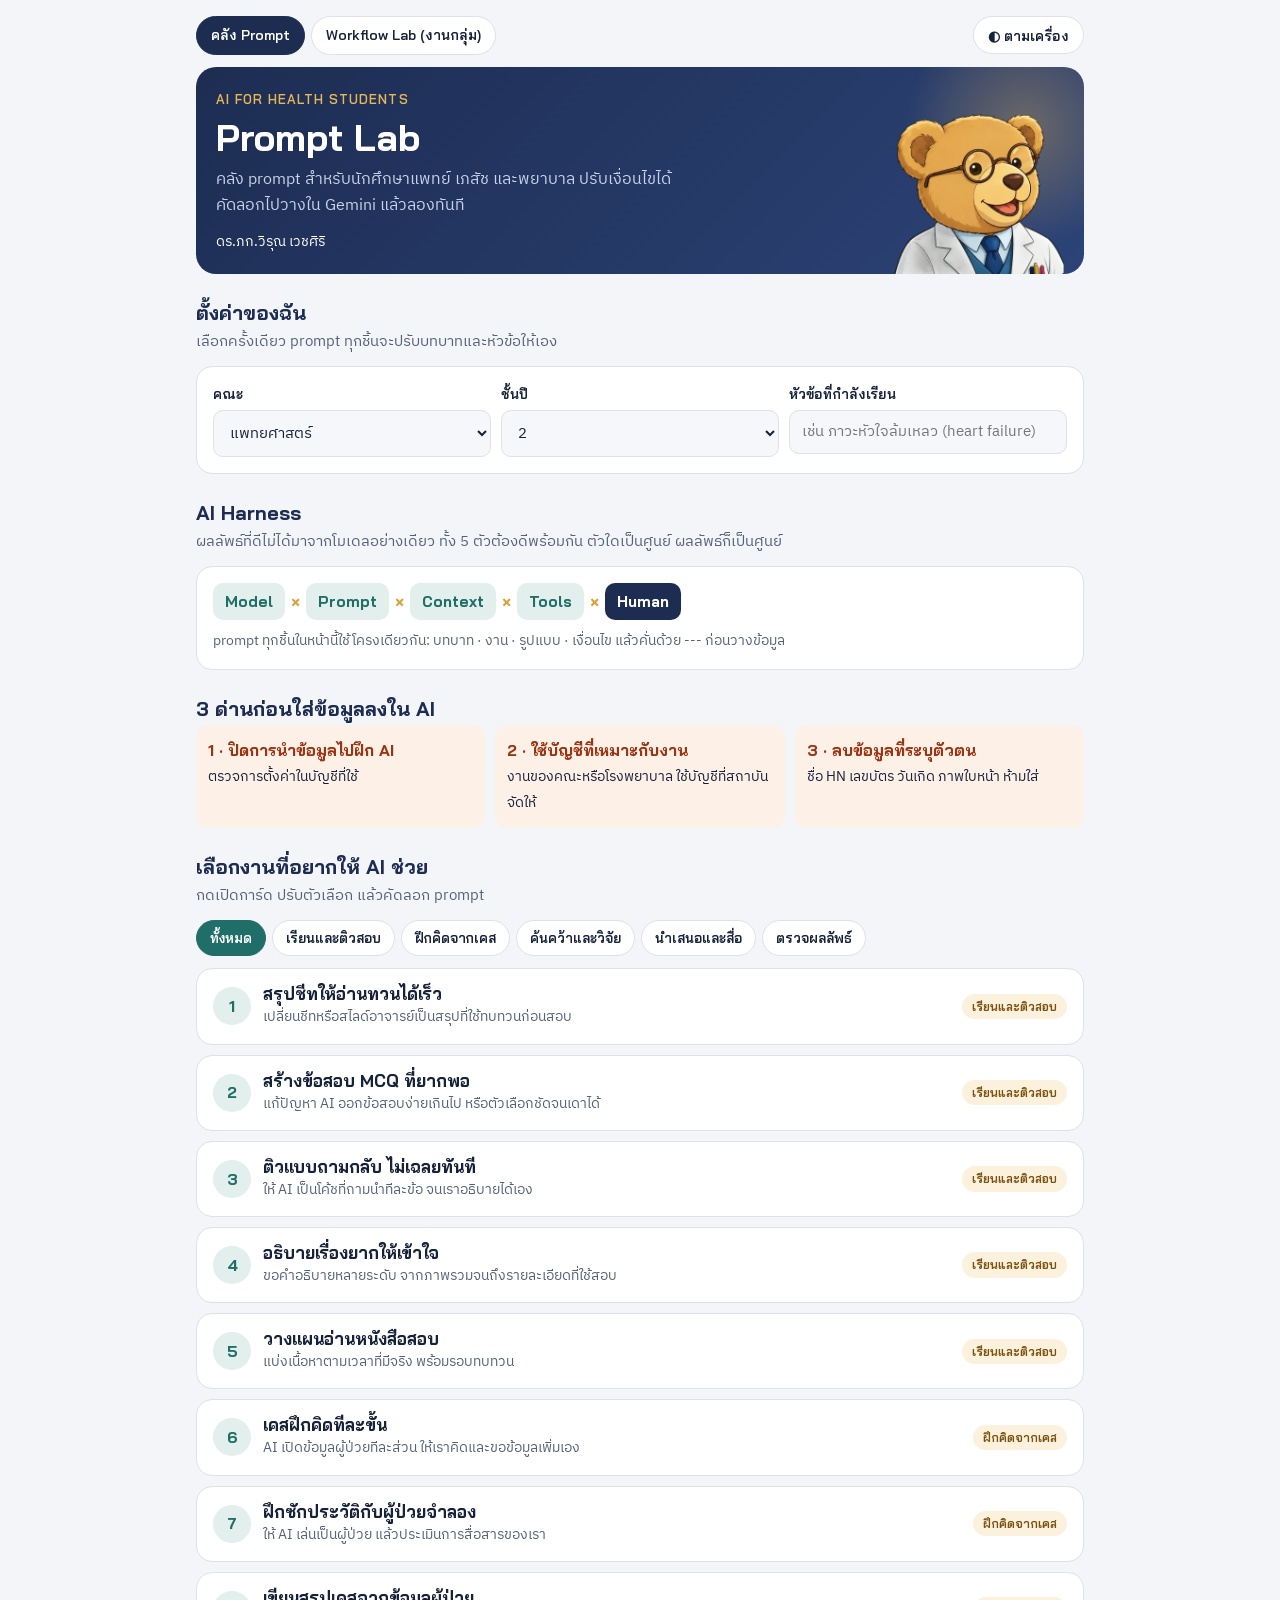
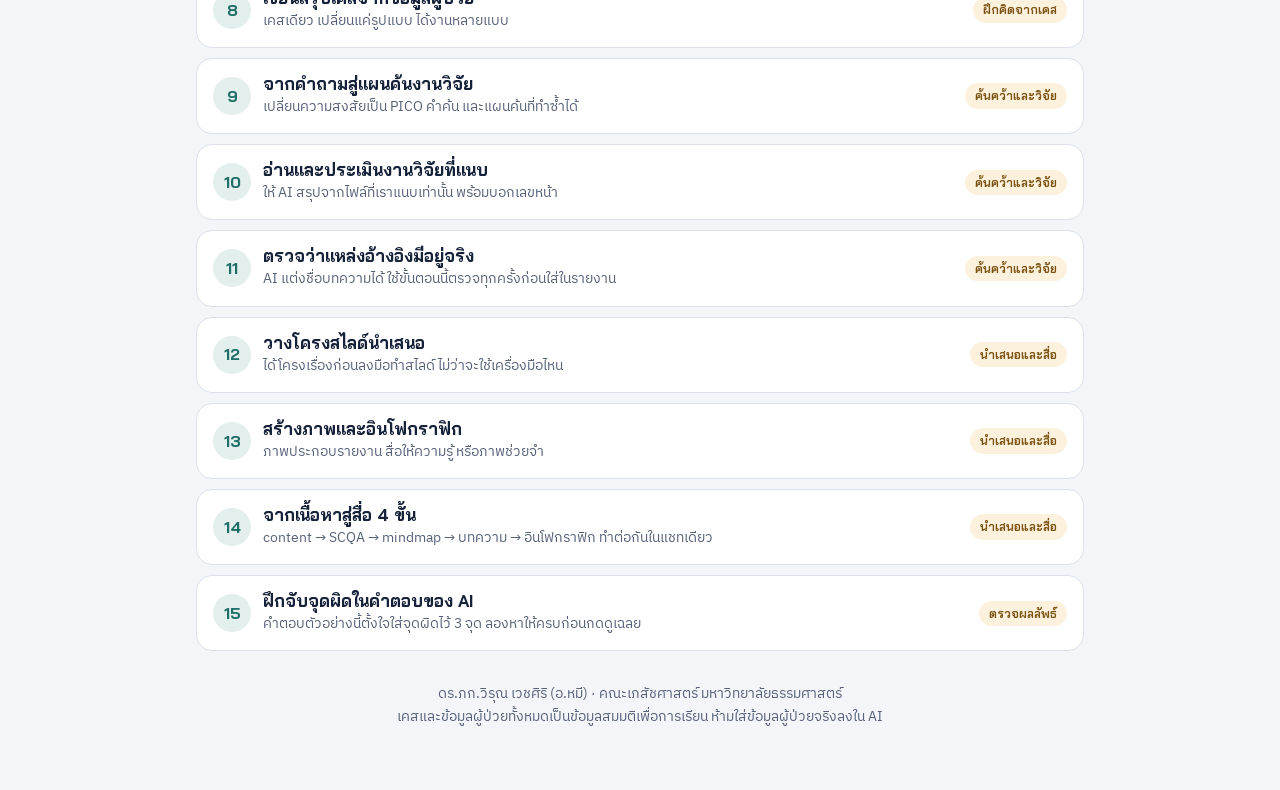
==== index.html @ 70e3dab9 "Add AI for Health Students web app: Prompt Lab and Workflow Lab Co-Authored-By: Claude Fable 5.2 <no" ====
<!doctype html>
<html lang="th">
<head>
<meta charset="utf-8">
<meta name="viewport" content="width=device-width, initial-scale=1, viewport-fit=cover">
<title>AI for Health Students · Prompt Lab</title>
<meta name="description" content="คลัง prompt สำหรับนักศึกษาแพทย์ เภสัช พยาบาล: ติวสอบ ฝึกคิดจากเคส ค้นงานวิจัย ทำสื่อนำเสนอ และฝึกตรวจคำตอบของ AI">
<meta name="author" content="ดร.ภก.วิรุณ เวชศิริ">
<meta name="theme-color" content="#1D2D52">
<link rel="preconnect" href="https://fonts.googleapis.com">
<link rel="preconnect" href="https://fonts.gstatic.com" crossorigin>
<link rel="stylesheet" href="https://fonts.googleapis.com/css2?family=Bai+Jamjuree:wght@500;600;700&family=IBM+Plex+Sans+Thai:wght@400;500;600&family=IBM+Plex+Mono:wght@400;500&display=swap">
<link rel="stylesheet" href="assets/style.css">
<script>try{var t=localStorage.getItem('amds-theme');if(t&&t!=='auto')document.documentElement.setAttribute('data-theme',t)}catch(e){}</script>
</head>
<body>
<div class="wrap">
<div class="top">
  <nav class="nav" aria-label="หน้า"><a href="index.html" class="on">คลัง Prompt</a><a href="workshop.html">Workflow Lab (งานกลุ่ม)</a></nav>
  <button class="tbtn" id="theme" type="button" aria-label="สลับโหมดสี">◐ ตามเครื่อง</button>
</div>
<header class="hero">
  <div class="txt">
    <div class="eyebrow">AI FOR HEALTH STUDENTS</div>
    <h1>Prompt Lab</h1>
    <p>คลัง prompt สำหรับนักศึกษาแพทย์ เภสัช และพยาบาล ปรับเงื่อนไขได้ คัดลอกไปวางใน Gemini แล้วลองทันที</p>
    <div class="by">ดร.ภก.วิรุณ เวชศิริ</div>
  </div>
  <img src="assets/mascot.webp" alt="อ.หมี มาสคอตของผู้สอน" width="176" height="166">
</header>
<section class="section">
  <h2>ตั้งค่าของฉัน</h2>
  <p class="lead">เลือกครั้งเดียว prompt ทุกชิ้นจะปรับบทบาทและหัวข้อให้เอง</p>
  <div class="box grid3">
    <div><label class="fl" for="g-fac">คณะ</label><select id="g-fac"><option value="med">แพทยศาสตร์</option><option value="pharm">เภสัชศาสตร์</option><option value="nurse">พยาบาลศาสตร์</option><option value="other">สาขาสุขภาพอื่น</option></select></div>
    <div><label class="fl" for="g-year">ชั้นปี</label><select id="g-year"><option>1</option><option>2</option><option>3</option><option>4</option><option>5</option><option>6</option></select></div>
    <div><label class="fl" for="g-topic">หัวข้อที่กำลังเรียน</label><input class="in" id="g-topic" type="text" autocomplete="off"></div>
  </div>
</section>
<section class="section">
  <h2>AI Harness</h2>
  <p class="lead">ผลลัพธ์ที่ดีไม่ได้มาจากโมเดลอย่างเดียว ทั้ง 5 ตัวต้องดีพร้อมกัน ตัวใดเป็นศูนย์ ผลลัพธ์ก็เป็นศูนย์</p>
  <div class="box"><div class="eq"><span>Model</span><i>×</i><span>Prompt</span><i>×</i><span>Context</span><i>×</i><span>Tools</span><i>×</i><span class="hu">Human</span></div>
  <p class="hint" style="margin-top:10px">prompt ทุกชิ้นในหน้านี้ใช้โครงเดียวกัน: บทบาท · งาน · รูปแบบ · เงื่อนไข แล้วคั่นด้วย --- ก่อนวางข้อมูล</p></div>
</section>
<section class="section">
  <h2>3 ด่านก่อนใส่ข้อมูลลงใน AI</h2>
  <div class="gates">
    <div class="gate"><b>1 · ปิดการนำข้อมูลไปฝึก AI</b><span>ตรวจการตั้งค่าในบัญชีที่ใช้</span></div>
    <div class="gate"><b>2 · ใช้บัญชีที่เหมาะกับงาน</b><span>งานของคณะหรือโรงพยาบาล ใช้บัญชีที่สถาบันจัดให้</span></div>
    <div class="gate"><b>3 · ลบข้อมูลที่ระบุตัวตน</b><span>ชื่อ HN เลขบัตร วันเกิด ภาพใบหน้า ห้ามใส่</span></div>
  </div>
</section>
<section class="section">
  <h2>เลือกงานที่อยากให้ AI ช่วย</h2>
  <p class="lead">กดเปิดการ์ด ปรับตัวเลือก แล้วคัดลอก prompt</p>
  <div class="filters" id="filters"></div>
  <div id="list"></div>
</section>
<p class="credit">ดร.ภก.วิรุณ เวชศิริ (อ.หมี) · คณะเภสัชศาสตร์ มหาวิทยาลัยธรรมศาสตร์<br>เคสและข้อมูลผู้ป่วยทั้งหมดเป็นข้อมูลสมมติเพื่อการเรียน ห้ามใส่ข้อมูลผู้ป่วยจริงลงใน AI</p>
</div>
<div class="toast" id="toast" role="status" aria-live="polite"></div>
<script src="assets/common.js"></script>
<script src="assets/cases.js"></script>
<script>
let cat='all';const vals={};
function fv(u){const o={};(u.fields||[]).forEach(f=>{const k=u.id+'.'+f.id;o[f.id]=vals[k]!==undefined?vals[k]:(f.opts?f.opts[0]:(f.def||''))});return o}
function fieldHtml(u,f){const id='f-'+u.id+'-'+f.id,cur=fv(u)[f.id];let c;
 if(f.opts)c='<select id="'+id+'" data-u="'+u.id+'" data-f="'+f.id+'">'+f.opts.map(o=>'<option'+(o===cur?' selected':'')+'>'+esc(o)+'</option>').join('')+'</select>';
 else if(f.type==='area')c='<textarea id="'+id+'" data-u="'+u.id+'" data-f="'+f.id+'">'+esc(cur)+'</textarea>';
 else c='<input class="in" type="text" id="'+id+'" data-u="'+u.id+'" data-f="'+f.id+'" value="'+esc(cur)+'">';
 return '<div'+(f.full?' class="full"':'')+'><label class="fl" for="'+id+'">'+esc(f.label)+'</label>'+c+'</div>'}
function pvHtml(u){const r=u.build(fv(u),G());const arr=Array.isArray(r)?r:[{t:'',p:r}];
 return arr.map((s,i)=>(s.t?'<p class="hd">'+esc(s.t)+'</p>':'')+'<pre class="pv" tabindex="0">'+esc(s.p)+'</pre><div class="actions"><button class="copy" type="button" data-copy="'+u.id+'" data-i="'+i+'">คัดลอก prompt</button>'+(i===0?'<a class="copy alt" href="https://gemini.google.com/app" target="_blank" rel="noopener">เปิด Gemini</a>':'')+'</div>').join('')}
function spotHtml(){return '<p class="hint">'+esc(SPOT.q)+'</p><pre class="pv" id="spot-t" style="font-family:var(--body);font-size:.95rem">'+SPOT.parts.map(p=>p[1]?'<span data-e="'+p[1]+'">'+esc(p[0])+'</span>':esc(p[0])).join('')+'</pre><div class="actions"><button class="copy" type="button" id="spot-b">ดูเฉลย</button></div><div class="verify" id="spot-k" hidden><p class="hd">เฉลย 3 จุด</p><ul>'+SPOT.key.map(k=>'<li>'+esc(k)+'</li>').join('')+'</ul></div><div class="r2"><p class="hd">ข้อคิด</p><p style="font-family:var(--body);font-size:.92rem">คำตอบที่ผิดของ AI อ่านลื่นและมั่นใจเท่ากับคำตอบที่ถูก จึงต้องตรวจตัวเลข ชื่อยา และแหล่งอ้างอิงกับต้นทางทุกครั้ง</p></div>'}
function render(){const L=$('#list');const open=new Set($$('details.uc[open]').map(d=>d.dataset.id));
 L.innerHTML=UC.filter(u=>cat==='all'||u.cat===cat).map(u=>{const n=UC.indexOf(u)+1,cn=CATS.find(c=>c[0]===u.cat)[1];
  const body=u.special==='spot'?spotHtml():'<div class="opts">'+u.fields.map(f=>fieldHtml(u,f)).join('')+'</div><div class="pvwrap" id="pv-'+u.id+'" style="display:grid;gap:8px">'+pvHtml(u)+'</div><div class="verify"><p class="hd">ตรวจก่อนใช้</p><ul>'+u.verify.map(x=>'<li>'+esc(x)+'</li>').join('')+'</ul></div><div class="r2"><p class="hd">สั่งรอบสอง</p><p>'+esc(u.r2)+'</p><button class="copy alt" type="button" data-r2="'+u.id+'">คัดลอกคำสั่งรอบสอง</button></div>';
  return '<details class="uc" data-id="'+u.id+'"'+(open.has(u.id)?' open':'')+'><summary><span class="num">'+n+'</span><span><h3>'+esc(u.title)+'</h3><p class="sub">'+esc(u.sub)+'</p></span><span class="cat">'+esc(cn)+'</span></summary><div class="ucb">'+body+'</div></details>'}).join('')}
function refresh(){UC.forEach(u=>{const el=$('#pv-'+u.id);if(el)el.innerHTML=pvHtml(u)})}
$('#filters').innerHTML=CATS.map(c=>'<button class="chip'+(c[0]==='all'?' on':'')+'" type="button" data-cat="'+c[0]+'">'+c[1]+'</button>').join('');
$('#filters').addEventListener('click',e=>{const b=e.target.closest('.chip');if(!b)return;cat=b.dataset.cat;$$('.chip').forEach(x=>x.classList.toggle('on',x===b));render()});
$('#list').addEventListener('input',e=>{const t=e.target;if(!t.dataset.u)return;vals[t.dataset.u+'.'+t.dataset.f]=t.value;const u=UC.find(x=>x.id===t.dataset.u);$('#pv-'+u.id).innerHTML=pvHtml(u)});
$('#list').addEventListener('click',e=>{const t=e.target;
 if(t.dataset.copy){const u=UC.find(x=>x.id===t.dataset.copy);const r=u.build(fv(u),G());copyText(Array.isArray(r)?r[+t.dataset.i].p:r)}
 else if(t.dataset.r2){copyText(UC.find(x=>x.id===t.dataset.r2).r2)}
 else if(t.id==='spot-b'){$('#spot-k').hidden=false;$$('#spot-t [data-e]').forEach(s=>s.classList.add('err'));t.disabled=true}});
initTheme();initSetup(refresh);render();
</script>
</body>
</html>
---- assets/style.css ----
:root{
  --paper:#F3F5F9; --card:#FFFFFF; --ink:#16223A; --muted:#566178; --line:#DCE1EA;
  --navy:#1D2D52; --navy-ink:#FFFFFF; --honey:#D9A13B; --honey-soft:#FBF1DC; --honey-ink:#7A5110;
  --accent:#1F6F68; --accent-ink:#FFFFFF; --soft:#E2EFEC;
  --r:#3B4CC0; --t:#1F6F68; --f:#A85A0C; --x:#6B4FA0; --warn:#9A3412; --warn-bg:#FDF0E7;
  --hero-a:#1D2D52; --hero-b:#2C4377; --hero-fg:#FFFFFF; --hero-muted:#C9D3EA;
  --code-bg:#F6F7FA; --tag-ai:#E4E8F7; --tag-ai-ink:#2A3A8C; --tag-hu:#FBE7E0; --tag-hu-ink:#8A2E12; --tag-dr:#E2EFEC; --tag-dr-ink:#14524D;
  --display:'Bai Jamjuree','IBM Plex Sans Thai',Tahoma,sans-serif;
  --body:'IBM Plex Sans Thai',Tahoma,'Noto Sans Thai',sans-serif;
  --mono:'IBM Plex Mono','IBM Plex Sans Thai',Consolas,monospace;
}
@media (prefers-color-scheme: dark){:root:not([data-theme="light"]){
  --paper:#0F1522; --card:#172033; --ink:#E7EBF3; --muted:#9BA6BD; --line:#2A3550;
  --navy:#AFC2F0; --navy-ink:#0F1522; --honey:#E8B75A; --honey-soft:#2B2414; --honey-ink:#F1CD86;
  --accent:#4CC2B3; --accent-ink:#06201C; --soft:#173430;
  --r:#9DA8FF; --t:#5CCFBC; --f:#F0A65A; --x:#C3A8F0; --warn:#F7A27A; --warn-bg:#2E1F17;
  --hero-a:#16233F; --hero-b:#1F3260; --hero-fg:#FFFFFF; --hero-muted:#B9C5E2;
  --code-bg:#111A2B; --tag-ai:#1E2A55; --tag-ai-ink:#B7C2FF; --tag-hu:#3A2018; --tag-hu-ink:#F7B59A; --tag-dr:#173430; --tag-dr-ink:#7FDCCD; color-scheme:dark}}
:root[data-theme="dark"]{
  --paper:#0F1522; --card:#172033; --ink:#E7EBF3; --muted:#9BA6BD; --line:#2A3550;
  --navy:#AFC2F0; --navy-ink:#0F1522; --honey:#E8B75A; --honey-soft:#2B2414; --honey-ink:#F1CD86;
  --accent:#4CC2B3; --accent-ink:#06201C; --soft:#173430;
  --r:#9DA8FF; --t:#5CCFBC; --f:#F0A65A; --x:#C3A8F0; --warn:#F7A27A; --warn-bg:#2E1F17;
  --hero-a:#16233F; --hero-b:#1F3260; --hero-fg:#FFFFFF; --hero-muted:#B9C5E2;
  --code-bg:#111A2B; --tag-ai:#1E2A55; --tag-ai-ink:#B7C2FF; --tag-hu:#3A2018; --tag-hu-ink:#F7B59A; --tag-dr:#173430; --tag-dr-ink:#7FDCCD; color-scheme:dark}
*{box-sizing:border-box}
[hidden]{display:none!important}
html{scroll-behavior:smooth;-webkit-text-size-adjust:100%}
@media (prefers-reduced-motion:reduce){html{scroll-behavior:auto}}
body{margin:0;background:var(--paper);color:var(--ink);font-family:var(--body);font-size:16px;line-height:1.65}
.wrap{max-width:860px;margin:0 auto;padding-left:max(16px,env(safe-area-inset-left,0px));padding-right:max(16px,env(safe-area-inset-right,0px));padding-block:16px 48px}
h1,h2,h3,h4{font-family:var(--display);text-wrap:balance;line-height:1.25}
a{color:var(--accent)}
:focus-visible{outline:3px solid var(--honey);outline-offset:2px}

.wrap{max-width:920px}
.top{display:flex;gap:8px;align-items:center;justify-content:space-between;margin-bottom:12px;flex-wrap:wrap}
.nav{display:flex;gap:6px;flex-wrap:wrap}
.nav a,.tbtn{font-family:var(--display);font-weight:600;font-size:.86rem;text-decoration:none;border:1px solid var(--line);background:var(--card);color:var(--ink);border-radius:999px;padding:7px 14px;cursor:pointer;min-height:38px;display:inline-flex;align-items:center;gap:6px}
.nav a.on{background:var(--navy);color:var(--navy-ink);border-color:var(--navy)}
.hero{position:relative;overflow:hidden;border-radius:20px;color:var(--hero-fg);background:linear-gradient(135deg,var(--hero-a),var(--hero-b));padding:22px 20px 0;display:grid;grid-template-columns:1fr auto;gap:4px 12px;align-items:end}
.hero::before{content:"";position:absolute;right:-60px;top:-60px;width:240px;height:240px;border-radius:50%;background:radial-gradient(circle,rgba(232,183,90,.35),rgba(232,183,90,0) 70%)}
.hero .txt{position:relative;padding-bottom:20px;min-width:0}
.eyebrow{font-family:var(--display);font-weight:600;font-size:.8rem;letter-spacing:.08em;color:#E8B75A}
.hero h1{font-weight:700;font-size:clamp(1.6rem,5.4vw,2.3rem);margin:.25rem 0 .45rem}
.hero p{margin:0;color:var(--hero-muted);font-size:.98rem;max-width:46ch}
.hero .by{margin-top:12px;font-size:.88rem;color:var(--hero-fg)}
.hero img{position:relative;width:clamp(110px,26vw,170px);height:auto;display:block;align-self:end}
.section{margin-top:26px}
.section>h2{font-size:1.25rem;margin:0 0 4px;color:var(--navy)}
.lead{margin:0 0 12px;color:var(--muted);font-size:.95rem}
.box{background:var(--card);border:1px solid var(--line);border-radius:16px;padding:16px}
.grid3{display:grid;grid-template-columns:repeat(3,minmax(0,1fr));gap:10px}
.grid2{display:grid;grid-template-columns:repeat(2,minmax(0,1fr));gap:10px}
@media (max-width:640px){.grid3,.grid2{grid-template-columns:1fr}}
label.fl{display:block;font-family:var(--display);font-weight:600;font-size:.86rem;margin-bottom:4px}
select,input.in,textarea{width:100%;font:inherit;font-size:.93rem;color:var(--ink);background:var(--code-bg);border:1px solid var(--line);border-radius:10px;padding:9px 12px;min-height:42px}
textarea{min-height:84px;resize:vertical;line-height:1.55}
.eq{display:flex;flex-wrap:wrap;gap:6px;align-items:center;font-family:var(--display);font-weight:700}
.eq span{background:var(--soft);color:var(--accent);border-radius:10px;padding:6px 12px;font-size:.95rem}
.eq span.hu{background:var(--navy);color:var(--navy-ink)}
.eq i{font-style:normal;color:var(--honey);font-size:1.1rem}
.gates{display:grid;grid-template-columns:repeat(3,minmax(0,1fr));gap:10px}
@media (max-width:640px){.gates{grid-template-columns:1fr}}
.gate{background:var(--warn-bg);border-radius:12px;padding:12px}
.gate b{font-family:var(--display);color:var(--warn);display:block}
.gate span{font-size:.88rem}
.filters{display:flex;gap:6px;flex-wrap:wrap;margin-bottom:12px}
.chip{font-family:var(--display);font-weight:600;font-size:.84rem;border:1px solid var(--line);background:var(--card);color:var(--ink);border-radius:999px;padding:6px 13px;cursor:pointer;min-height:36px}
.chip.on{background:var(--accent);color:var(--accent-ink);border-color:var(--accent)}
details.uc{background:var(--card);border:1px solid var(--line);border-radius:16px;margin-bottom:10px;overflow:hidden}
details.uc>summary{list-style:none;cursor:pointer;padding:14px 16px;display:grid;grid-template-columns:auto 1fr auto;gap:12px;align-items:center}
details.uc>summary::-webkit-details-marker{display:none}
.num{font-family:var(--display);font-weight:700;width:38px;height:38px;border-radius:50%;background:var(--soft);color:var(--accent);display:grid;place-items:center}
.uc h3{margin:0;font-size:1.05rem}
.uc .sub{margin:2px 0 0;color:var(--muted);font-size:.88rem}
.cat{font-family:var(--display);font-weight:600;font-size:.74rem;background:var(--honey-soft);color:var(--honey-ink);border-radius:999px;padding:3px 10px;white-space:nowrap}
.ucb{padding:0 16px 16px;display:grid;gap:12px}
.opts{display:grid;grid-template-columns:repeat(2,minmax(0,1fr));gap:10px}
@media (max-width:640px){.opts{grid-template-columns:1fr}}
.opts .full{grid-column:1/-1}
pre.pv{margin:0;background:var(--code-bg);border:1px solid var(--line);border-radius:10px;padding:12px;font-family:var(--mono);font-size:.82rem;line-height:1.6;white-space:pre-wrap;overflow-wrap:anywhere;max-height:420px;overflow-y:auto}
.actions{display:flex;gap:8px;flex-wrap:wrap}
button.copy,a.copy{font-family:var(--display);font-weight:600;font-size:.9rem;border:0;background:var(--accent);color:var(--accent-ink);border-radius:10px;padding:9px 16px;cursor:pointer;min-height:42px;text-decoration:none;display:inline-flex;align-items:center}
button.copy.alt,a.copy.alt{background:transparent;color:var(--accent);border:1px solid var(--accent)}
.hd{font-family:var(--display);font-weight:600;font-size:.9rem;margin:0 0 4px}
.verify{background:var(--warn-bg);border-radius:12px;padding:12px 14px}
.verify .hd{color:var(--warn)}
.verify ul{margin:0;padding-left:18px;font-size:.9rem}
.r2{background:var(--soft);border-radius:12px;padding:12px 14px}
.r2 .hd{color:var(--accent)}
.r2 p{margin:0 0 8px;font-family:var(--mono);font-size:.82rem;white-space:pre-wrap}
.step{border:1px solid var(--line);border-radius:12px;padding:12px;display:grid;gap:8px}
.step .sh{display:flex;gap:8px;align-items:center;flex-wrap:wrap}
.step .sn{font-family:var(--display);font-weight:700;background:var(--navy);color:var(--navy-ink);border-radius:8px;padding:2px 10px;font-size:.85rem}
.step b{font-family:var(--display)}
.tag{font-family:var(--display);font-weight:600;font-size:.72rem;border-radius:999px;padding:2px 9px}
.tag.ai{background:var(--tag-ai);color:var(--tag-ai-ink)}.tag.hu{background:var(--tag-hu);color:var(--tag-hu-ink)}.tag.dr{background:var(--tag-dr);color:var(--tag-dr-ink)}
.hint{color:var(--muted);font-size:.88rem;margin:0}
.q{margin:0;padding-left:18px;font-size:.92rem}
.howto{counter-reset:h;display:grid;grid-template-columns:repeat(4,minmax(0,1fr));gap:10px}
@media (max-width:720px){.howto{grid-template-columns:repeat(2,minmax(0,1fr))}}
.howto div{background:var(--card);border:1px solid var(--line);border-radius:12px;padding:12px;font-size:.9rem}
.howto div::before{counter-increment:h;content:counter(h);font-family:var(--display);font-weight:700;color:var(--honey);font-size:1.3rem;display:block}
.err{background:var(--honey-soft);border-radius:4px;padding:0 3px}
.credit{margin-top:32px;text-align:center;color:var(--muted);font-size:.85rem}
.toast{position:fixed;left:50%;bottom:22px;transform:translateX(-50%);background:var(--navy);color:var(--navy-ink);font-family:var(--display);font-weight:600;padding:10px 18px;border-radius:999px;opacity:0;pointer-events:none;transition:opacity .2s;z-index:9}
.toast.show{opacity:1}
@media (max-width:560px){details.uc>summary{grid-template-columns:auto 1fr}details.uc>summary .cat{display:none}}
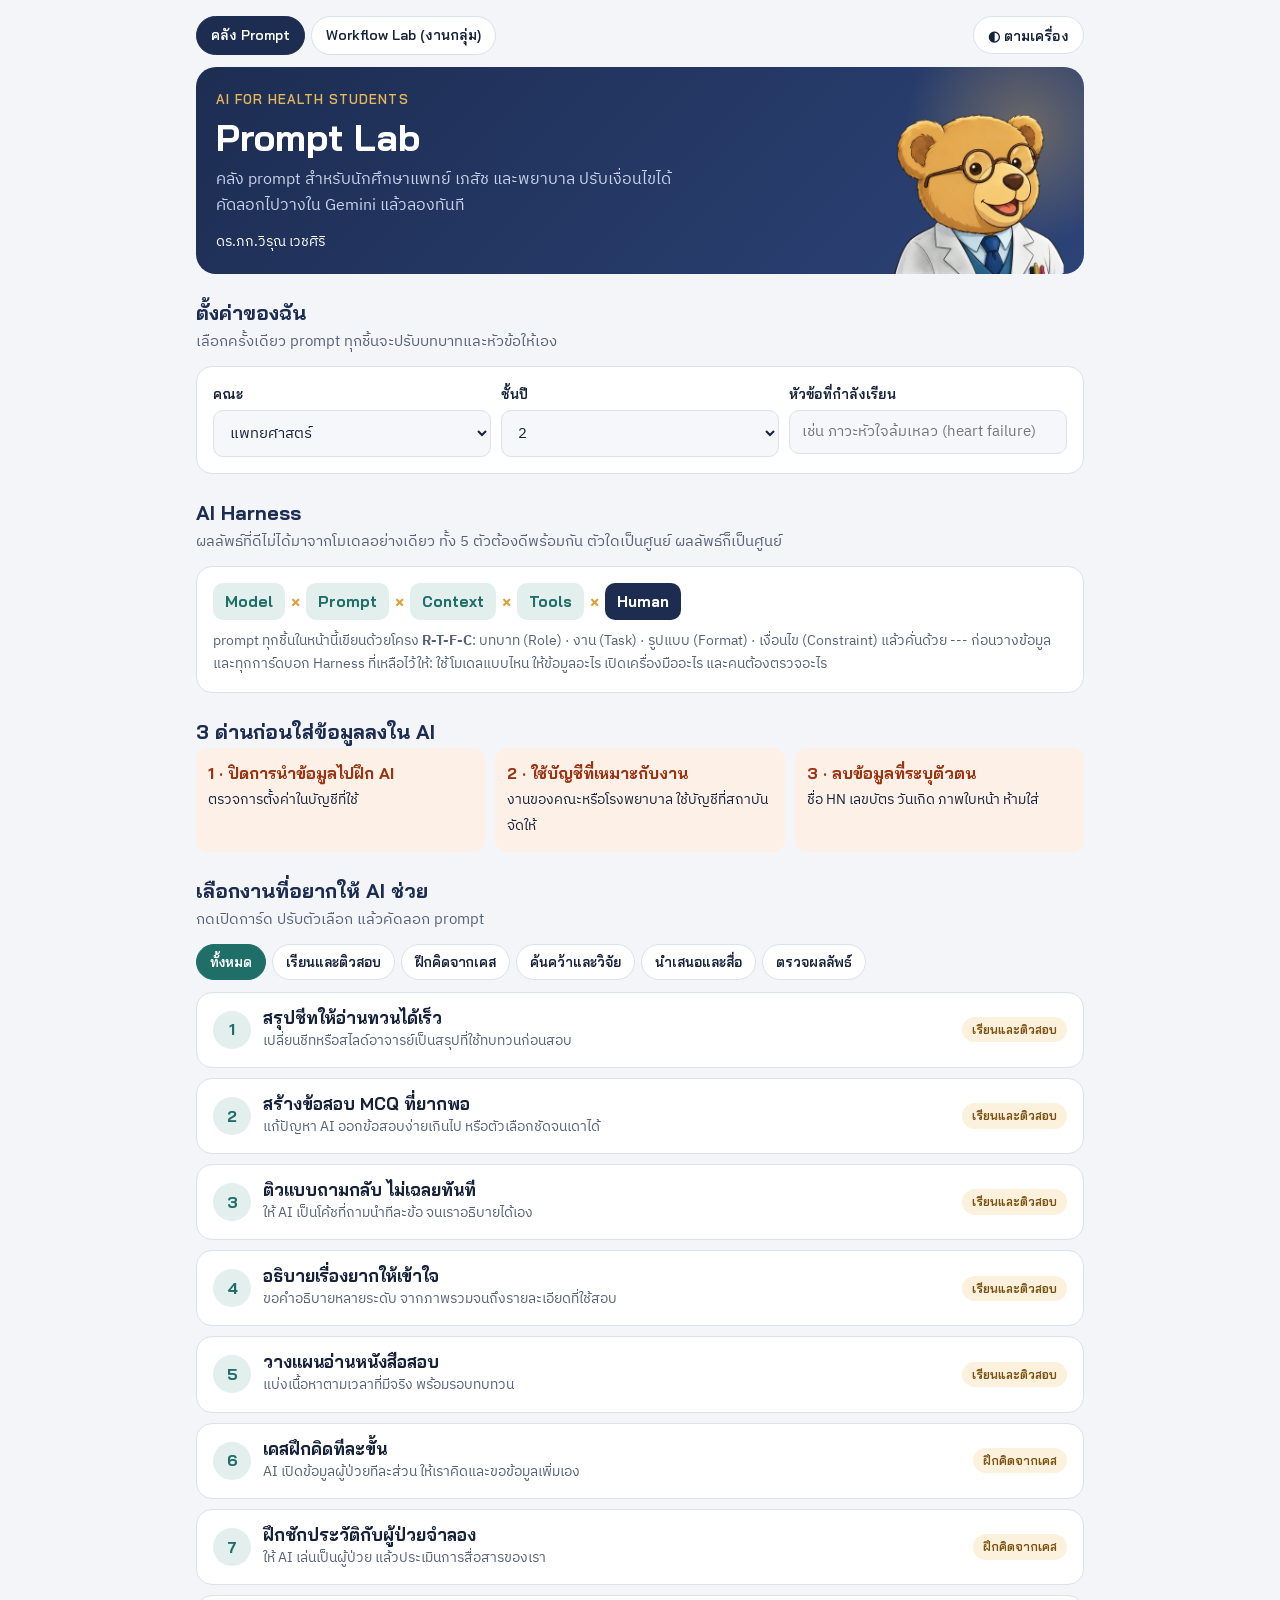
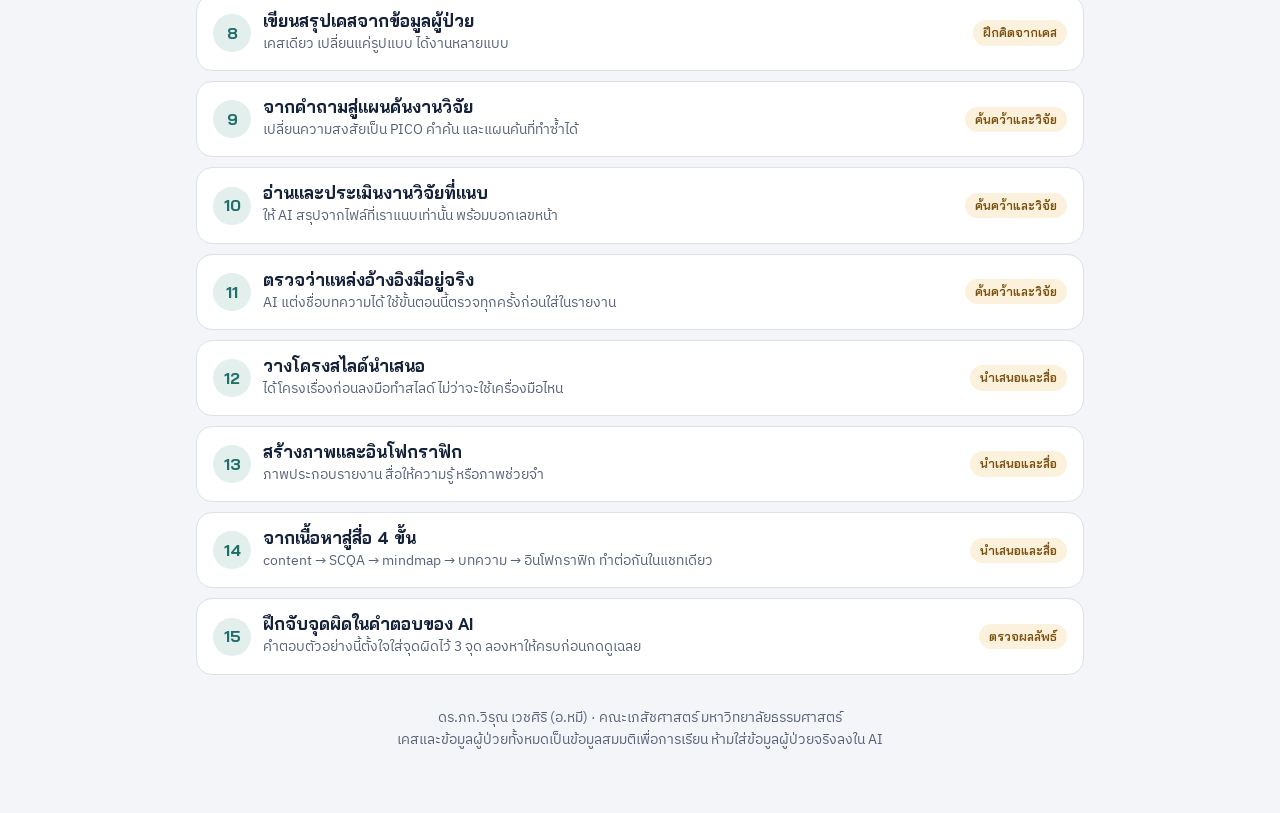
==== commit dd431636: "Use R-T-F-C in every prompt and show the AI Harness on every step and card Co-Authored-By: Claude Fa" ====
--- a/index.html
+++ b/index.html
@@ -41,7 +41,7 @@
   <h2>AI Harness</h2>
   <p class="lead">ผลลัพธ์ที่ดีไม่ได้มาจากโมเดลอย่างเดียว ทั้ง 5 ตัวต้องดีพร้อมกัน ตัวใดเป็นศูนย์ ผลลัพธ์ก็เป็นศูนย์</p>
   <div class="box"><div class="eq"><span>Model</span><i>×</i><span>Prompt</span><i>×</i><span>Context</span><i>×</i><span>Tools</span><i>×</i><span class="hu">Human</span></div>
-  <p class="hint" style="margin-top:10px">prompt ทุกชิ้นในหน้านี้ใช้โครงเดียวกัน: บทบาท · งาน · รูปแบบ · เงื่อนไข แล้วคั่นด้วย --- ก่อนวางข้อมูล</p></div>
+  <p class="hint" style="margin-top:10px">prompt ทุกชิ้นในหน้านี้เขียนด้วยโครง <b>R-T-F-C</b>: บทบาท (Role) · งาน (Task) · รูปแบบ (Format) · เงื่อนไข (Constraint) แล้วคั่นด้วย --- ก่อนวางข้อมูล และทุกการ์ดบอก Harness ที่เหลือไว้ให้: ใช้โมเดลแบบไหน ให้ข้อมูลอะไร เปิดเครื่องมืออะไร และคนต้องตรวจอะไร</p></div>
 </section>
 <section class="section">
   <h2>3 ด่านก่อนใส่ข้อมูลลงใน AI</h2>
@@ -75,7 +75,7 @@
 function spotHtml(){return '<p class="hint">'+esc(SPOT.q)+'</p><pre class="pv" id="spot-t" style="font-family:var(--body);font-size:.95rem">'+SPOT.parts.map(p=>p[1]?'<span data-e="'+p[1]+'">'+esc(p[0])+'</span>':esc(p[0])).join('')+'</pre><div class="actions"><button class="copy" type="button" id="spot-b">ดูเฉลย</button></div><div class="verify" id="spot-k" hidden><p class="hd">เฉลย 3 จุด</p><ul>'+SPOT.key.map(k=>'<li>'+esc(k)+'</li>').join('')+'</ul></div><div class="r2"><p class="hd">ข้อคิด</p><p style="font-family:var(--body);font-size:.92rem">คำตอบที่ผิดของ AI อ่านลื่นและมั่นใจเท่ากับคำตอบที่ถูก จึงต้องตรวจตัวเลข ชื่อยา และแหล่งอ้างอิงกับต้นทางทุกครั้ง</p></div>'}
 function render(){const L=$('#list');const open=new Set($$('details.uc[open]').map(d=>d.dataset.id));
  L.innerHTML=UC.filter(u=>cat==='all'||u.cat===cat).map(u=>{const n=UC.indexOf(u)+1,cn=CATS.find(c=>c[0]===u.cat)[1];
-  const body=u.special==='spot'?spotHtml():'<div class="opts">'+u.fields.map(f=>fieldHtml(u,f)).join('')+'</div><div class="pvwrap" id="pv-'+u.id+'" style="display:grid;gap:8px">'+pvHtml(u)+'</div><div class="verify"><p class="hd">ตรวจก่อนใช้</p><ul>'+u.verify.map(x=>'<li>'+esc(x)+'</li>').join('')+'</ul></div><div class="r2"><p class="hd">สั่งรอบสอง</p><p>'+esc(u.r2)+'</p><button class="copy alt" type="button" data-r2="'+u.id+'">คัดลอกคำสั่งรอบสอง</button></div>';
+  const body=u.special==='spot'?spotHtml():'<div class="hz"><span class="hzp">Prompt: R-T-F-C</span>'+['Model','Context','Tools'].map((n,i)=>HZ[u.id][i]==='-'?'':'<span><b>'+n+'</b> '+esc(HZ[u.id][i])+'</span>').join('')+'<span><b>Human</b> ดูกล่อง “ตรวจก่อนใช้”</span></div><div class="opts">'+u.fields.map(f=>fieldHtml(u,f)).join('')+'</div><div class="pvwrap" id="pv-'+u.id+'" style="display:grid;gap:8px">'+pvHtml(u)+'</div><div class="verify"><p class="hd">ตรวจก่อนใช้</p><ul>'+u.verify.map(x=>'<li>'+esc(x)+'</li>').join('')+'</ul></div><div class="r2"><p class="hd">สั่งรอบสอง</p><p>'+esc(u.r2)+'</p><button class="copy alt" type="button" data-r2="'+u.id+'">คัดลอกคำสั่งรอบสอง</button></div>';
   return '<details class="uc" data-id="'+u.id+'"'+(open.has(u.id)?' open':'')+'><summary><span class="num">'+n+'</span><span><h3>'+esc(u.title)+'</h3><p class="sub">'+esc(u.sub)+'</p></span><span class="cat">'+esc(cn)+'</span></summary><div class="ucb">'+body+'</div></details>'}).join('')}
 function refresh(){UC.forEach(u=>{const el=$('#pv-'+u.id);if(el)el.innerHTML=pvHtml(u)})}
 $('#filters').innerHTML=CATS.map(c=>'<button class="chip'+(c[0]==='all'?' on':'')+'" type="button" data-cat="'+c[0]+'">'+c[1]+'</button>').join('');
--- a/assets/style.css
+++ b/assets/style.css
@@ -107,3 +107,6 @@
 .toast{position:fixed;left:50%;bottom:22px;transform:translateX(-50%);background:var(--navy);color:var(--navy-ink);font-family:var(--display);font-weight:600;padding:10px 18px;border-radius:999px;opacity:0;pointer-events:none;transition:opacity .2s;z-index:9}
 .toast.show{opacity:1}
 @media (max-width:560px){details.uc>summary{grid-template-columns:auto 1fr}details.uc>summary .cat{display:none}}
+.stars{display:flex;align-items:center;gap:2px;flex-wrap:wrap}.stars .fl{margin:0 8px 0 0;font-family:var(--display);font-weight:600;font-size:.86rem}
+button.st{font-size:1.5rem;line-height:1;background:none;border:0;color:var(--line);cursor:pointer;padding:4px 3px;min-width:34px;min-height:38px}button.st.on{color:var(--honey)}
+.hz{display:flex;flex-wrap:wrap;gap:6px;font-size:.8rem}.hz span{background:var(--code-bg);border:1px solid var(--line);border-radius:8px;padding:3px 9px}.hz b{font-family:var(--display);color:var(--accent);margin-right:4px}.hz .hzp{background:var(--soft);color:var(--accent);font-family:var(--display);font-weight:600;border-color:transparent}
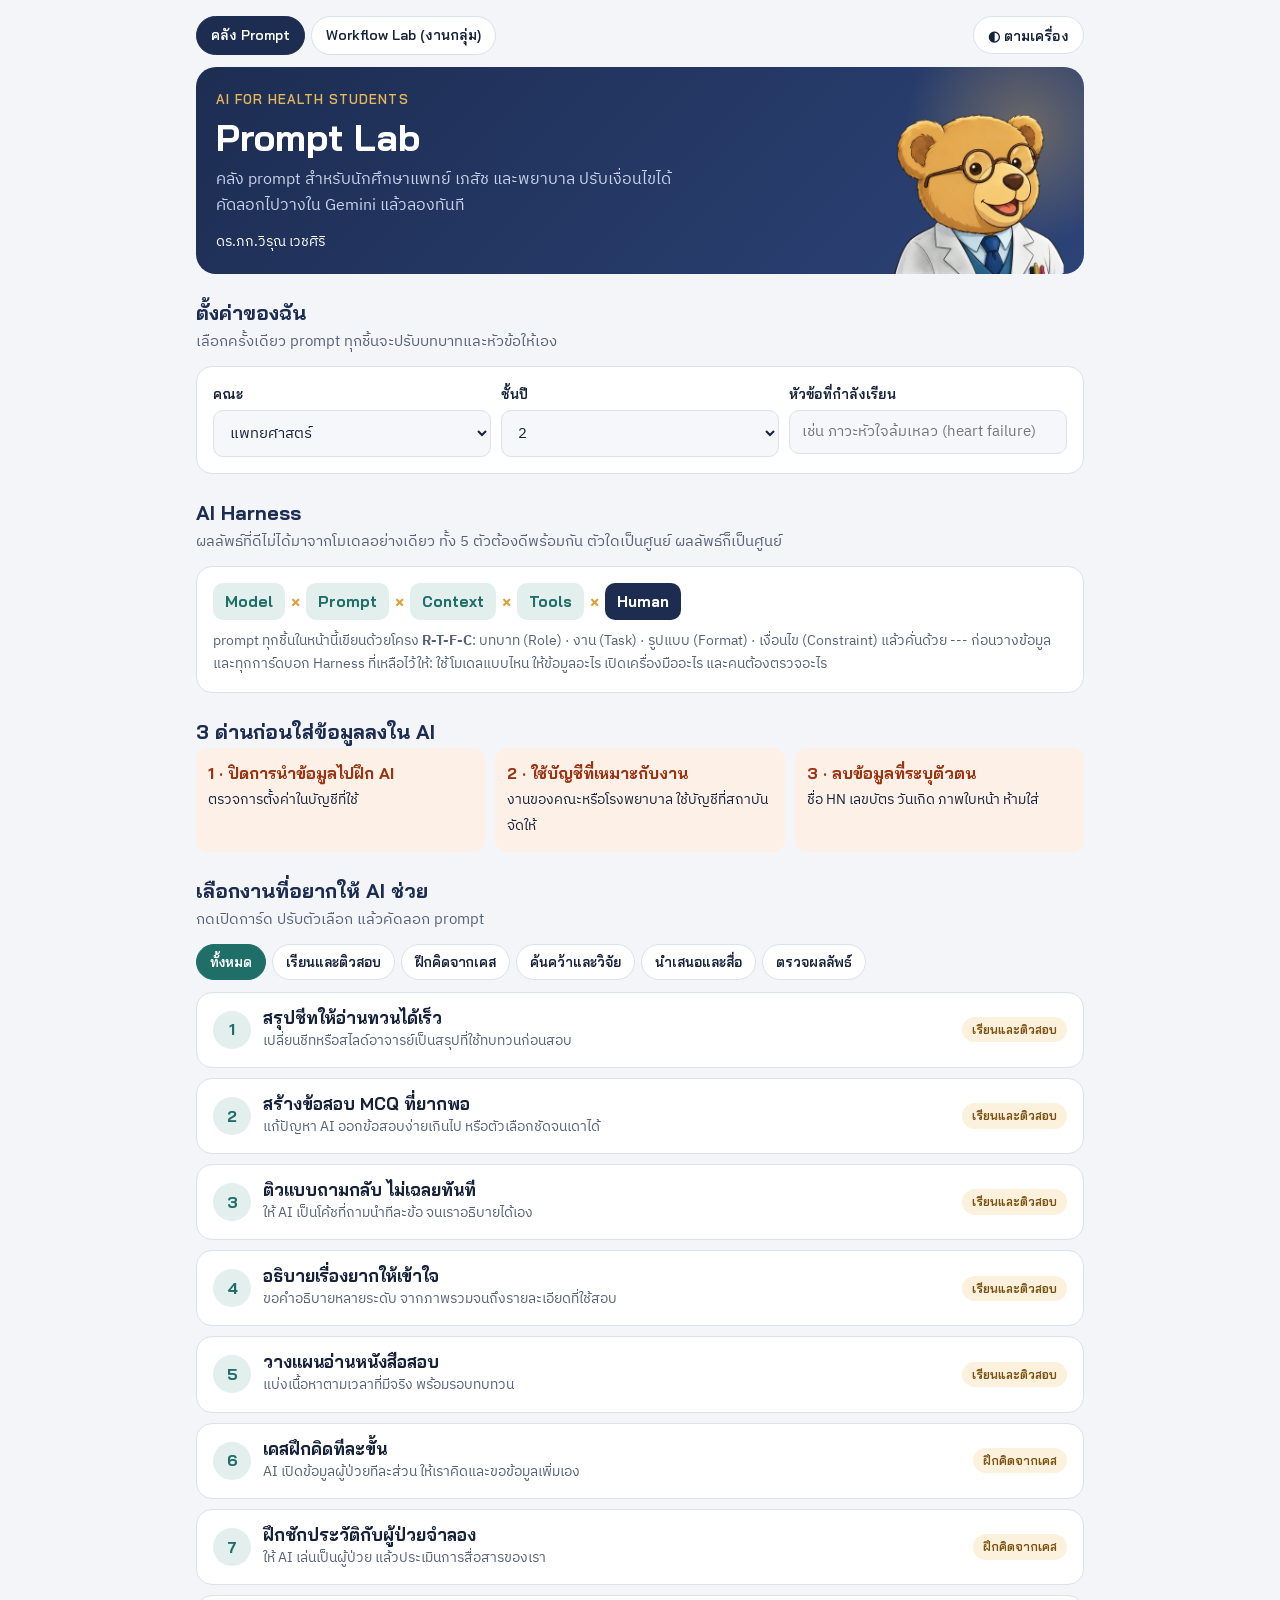
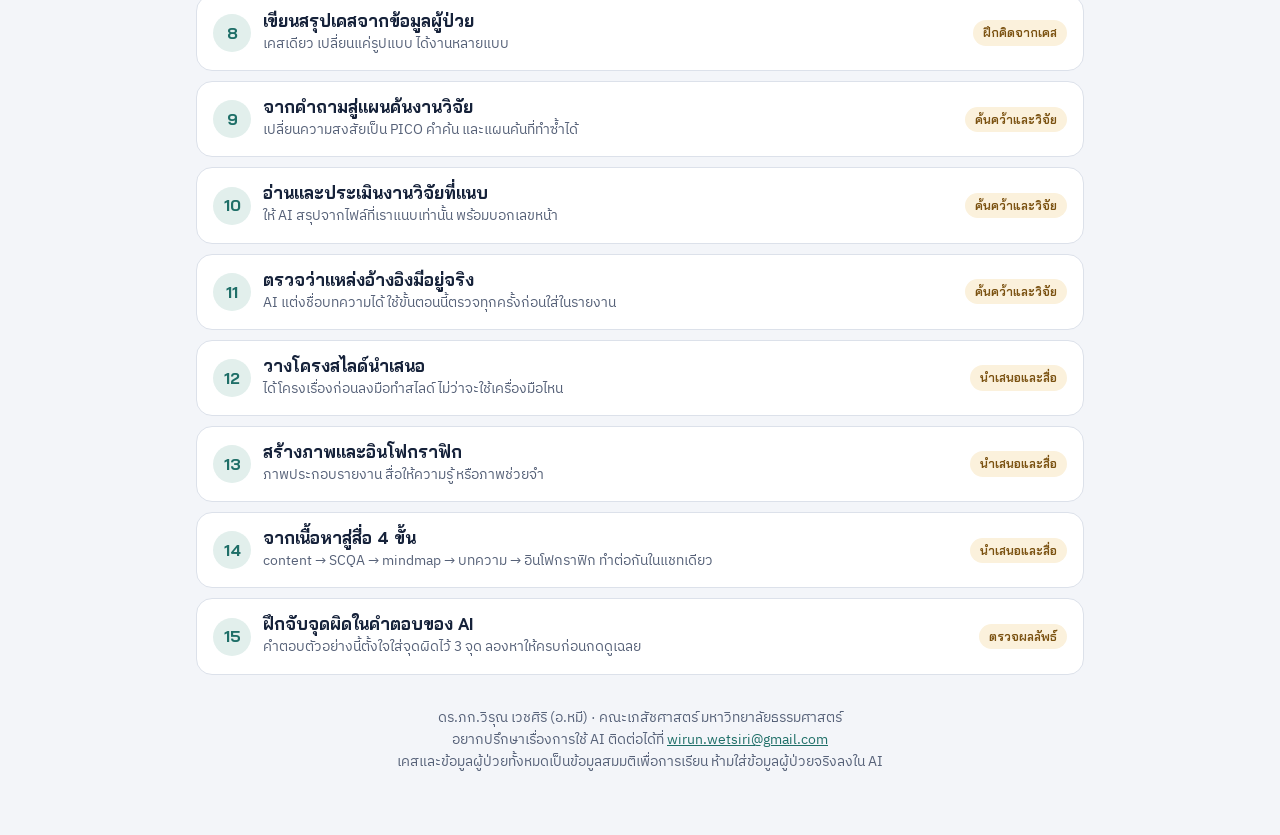
==== commit 806f89b3: "Add instructor contact email to pages and exports Co-Authored-By: Claude Fable 5.2 <noreply@anthropi" ====
--- a/index.html
+++ b/index.html
@@ -10,7 +10,7 @@
 <link rel="preconnect" href="https://fonts.googleapis.com">
 <link rel="preconnect" href="https://fonts.gstatic.com" crossorigin>
 <link rel="stylesheet" href="https://fonts.googleapis.com/css2?family=Bai+Jamjuree:wght@500;600;700&family=IBM+Plex+Sans+Thai:wght@400;500;600&family=IBM+Plex+Mono:wght@400;500&display=swap">
-<link rel="stylesheet" href="assets/style.css">
+<link rel="stylesheet" href="assets/style.css?v=0845">
 <script>try{var t=localStorage.getItem('amds-theme');if(t&&t!=='auto')document.documentElement.setAttribute('data-theme',t)}catch(e){}</script>
 </head>
 <body>
@@ -57,11 +57,11 @@
   <div class="filters" id="filters"></div>
   <div id="list"></div>
 </section>
-<p class="credit">ดร.ภก.วิรุณ เวชศิริ (อ.หมี) · คณะเภสัชศาสตร์ มหาวิทยาลัยธรรมศาสตร์<br>เคสและข้อมูลผู้ป่วยทั้งหมดเป็นข้อมูลสมมติเพื่อการเรียน ห้ามใส่ข้อมูลผู้ป่วยจริงลงใน AI</p>
+<p class="credit">ดร.ภก.วิรุณ เวชศิริ (อ.หมี) · คณะเภสัชศาสตร์ มหาวิทยาลัยธรรมศาสตร์<br>อยากปรึกษาเรื่องการใช้ AI ติดต่อได้ที่ <a href="mailto:wirun.wetsiri@gmail.com">wirun.wetsiri@gmail.com</a><br>เคสและข้อมูลผู้ป่วยทั้งหมดเป็นข้อมูลสมมติเพื่อการเรียน ห้ามใส่ข้อมูลผู้ป่วยจริงลงใน AI</p>
 </div>
 <div class="toast" id="toast" role="status" aria-live="polite"></div>
-<script src="assets/common.js"></script>
-<script src="assets/cases.js"></script>
+<script src="assets/common.js?v=0845"></script>
+<script src="assets/cases.js?v=0845"></script>
 <script>
 let cat='all';const vals={};
 function fv(u){const o={};(u.fields||[]).forEach(f=>{const k=u.id+'.'+f.id;o[f.id]=vals[k]!==undefined?vals[k]:(f.opts?f.opts[0]:(f.def||''))});return o}
@@ -75,7 +75,7 @@
 function spotHtml(){return '<p class="hint">'+esc(SPOT.q)+'</p><pre class="pv" id="spot-t" style="font-family:var(--body);font-size:.95rem">'+SPOT.parts.map(p=>p[1]?'<span data-e="'+p[1]+'">'+esc(p[0])+'</span>':esc(p[0])).join('')+'</pre><div class="actions"><button class="copy" type="button" id="spot-b">ดูเฉลย</button></div><div class="verify" id="spot-k" hidden><p class="hd">เฉลย 3 จุด</p><ul>'+SPOT.key.map(k=>'<li>'+esc(k)+'</li>').join('')+'</ul></div><div class="r2"><p class="hd">ข้อคิด</p><p style="font-family:var(--body);font-size:.92rem">คำตอบที่ผิดของ AI อ่านลื่นและมั่นใจเท่ากับคำตอบที่ถูก จึงต้องตรวจตัวเลข ชื่อยา และแหล่งอ้างอิงกับต้นทางทุกครั้ง</p></div>'}
 function render(){const L=$('#list');const open=new Set($$('details.uc[open]').map(d=>d.dataset.id));
  L.innerHTML=UC.filter(u=>cat==='all'||u.cat===cat).map(u=>{const n=UC.indexOf(u)+1,cn=CATS.find(c=>c[0]===u.cat)[1];
-  const body=u.special==='spot'?spotHtml():'<div class="hz"><span class="hzp">Prompt: R-T-F-C</span>'+['Model','Context','Tools'].map((n,i)=>HZ[u.id][i]==='-'?'':'<span><b>'+n+'</b> '+esc(HZ[u.id][i])+'</span>').join('')+'<span><b>Human</b> ดูกล่อง “ตรวจก่อนใช้”</span></div><div class="opts">'+u.fields.map(f=>fieldHtml(u,f)).join('')+'</div><div class="pvwrap" id="pv-'+u.id+'" style="display:grid;gap:8px">'+pvHtml(u)+'</div><div class="verify"><p class="hd">ตรวจก่อนใช้</p><ul>'+u.verify.map(x=>'<li>'+esc(x)+'</li>').join('')+'</ul></div><div class="r2"><p class="hd">สั่งรอบสอง</p><p>'+esc(u.r2)+'</p><button class="copy alt" type="button" data-r2="'+u.id+'">คัดลอกคำสั่งรอบสอง</button></div>';
+  const body=u.special==='spot'?spotHtml():'<div class="hz"><span class="hzp">Prompt: R-T-F-C</span>'+['Model','Context','Tools'].map((n,i)=>((typeof HZ!=='undefined'&&HZ[u.id])||['-','-','-'])[i]==='-'?'':'<span><b>'+n+'</b> '+esc(HZ[u.id][i])+'</span>').join('')+'<span><b>Human</b> ดูกล่อง “ตรวจก่อนใช้”</span></div><div class="opts">'+u.fields.map(f=>fieldHtml(u,f)).join('')+'</div><div class="pvwrap" id="pv-'+u.id+'" style="display:grid;gap:8px">'+pvHtml(u)+'</div><div class="verify"><p class="hd">ตรวจก่อนใช้</p><ul>'+u.verify.map(x=>'<li>'+esc(x)+'</li>').join('')+'</ul></div><div class="r2"><p class="hd">สั่งรอบสอง</p><p>'+esc(u.r2)+'</p><button class="copy alt" type="button" data-r2="'+u.id+'">คัดลอกคำสั่งรอบสอง</button></div>';
   return '<details class="uc" data-id="'+u.id+'"'+(open.has(u.id)?' open':'')+'><summary><span class="num">'+n+'</span><span><h3>'+esc(u.title)+'</h3><p class="sub">'+esc(u.sub)+'</p></span><span class="cat">'+esc(cn)+'</span></summary><div class="ucb">'+body+'</div></details>'}).join('')}
 function refresh(){UC.forEach(u=>{const el=$('#pv-'+u.id);if(el)el.innerHTML=pvHtml(u)})}
 $('#filters').innerHTML=CATS.map(c=>'<button class="chip'+(c[0]==='all'?' on':'')+'" type="button" data-cat="'+c[0]+'">'+c[1]+'</button>').join('');
--- a/assets/style.css
+++ b/assets/style.css
@@ -110,3 +110,21 @@
 .stars{display:flex;align-items:center;gap:2px;flex-wrap:wrap}.stars .fl{margin:0 8px 0 0;font-family:var(--display);font-weight:600;font-size:.86rem}
 button.st{font-size:1.5rem;line-height:1;background:none;border:0;color:var(--line);cursor:pointer;padding:4px 3px;min-width:34px;min-height:38px}button.st.on{color:var(--honey)}
 .hz{display:flex;flex-wrap:wrap;gap:6px;font-size:.8rem}.hz span{background:var(--code-bg);border:1px solid var(--line);border-radius:8px;padding:3px 9px}.hz b{font-family:var(--display);color:var(--accent);margin-right:4px}.hz .hzp{background:var(--soft);color:var(--accent);font-family:var(--display);font-weight:600;border-color:transparent}
+#print{display:none}
+@media print{
+ @page{size:A4;margin:16mm}
+ body{background:#fff!important;color:#2C2C2C!important}
+ .wrap,.toast{display:none!important}
+ #print{display:block;font-family:'Sarabun','TH Sarabun New',Tahoma,sans-serif;font-size:12pt;line-height:1.5;color:#2C2C2C}
+ #print *{-webkit-print-color-adjust:exact;print-color-adjust:exact}
+ .pband{background:#C8102E;color:#fff;padding:16px 20px;border-bottom:5px solid #F4CD00;margin-bottom:12px}
+ .pband img{height:44px;display:block;margin-bottom:10px}
+ .pband p{margin:0;font-size:11pt}.pband h1{margin:2px 0;font-size:22pt;font-family:inherit;color:#fff}.pband .pg{color:#F4CD00;font-size:12pt}
+ #print h2{font-family:inherit;color:#C8102E;font-size:16pt;border-bottom:2px solid #F4CD00;margin:16px 0 8px;padding-bottom:2px;break-after:avoid}
+ #print h3{font-family:inherit;color:#1D2D5F;font-size:13pt;margin:0 0 2px}#print h3 small{font-weight:400;color:#777}
+ #print table{width:100%;border-collapse:collapse;margin-bottom:8px}#print th,#print td{border:1px solid #BDBDBD;padding:4px 8px;text-align:left;vertical-align:top;font-size:11pt}
+ .pi th{background:#FDF8EE;width:26%}.pt th{background:#C8102E;color:#fff}
+ .ps{break-inside:avoid;margin-bottom:12px}.ps p{margin:2px 0}.ph{color:#777}.pz{color:#1D2D5F;font-size:10.5pt}
+ #print pre{background:#EEF1F6;border-left:4px solid #C8102E;padding:6px 10px;white-space:pre-wrap;font-family:inherit;font-size:10.5pt;margin:4px 0}
+ .pf{margin-top:18px;border-top:2px solid #C8102E;padding-top:4px;text-align:center;color:#9E9E9E;font-size:9.5pt}
+}
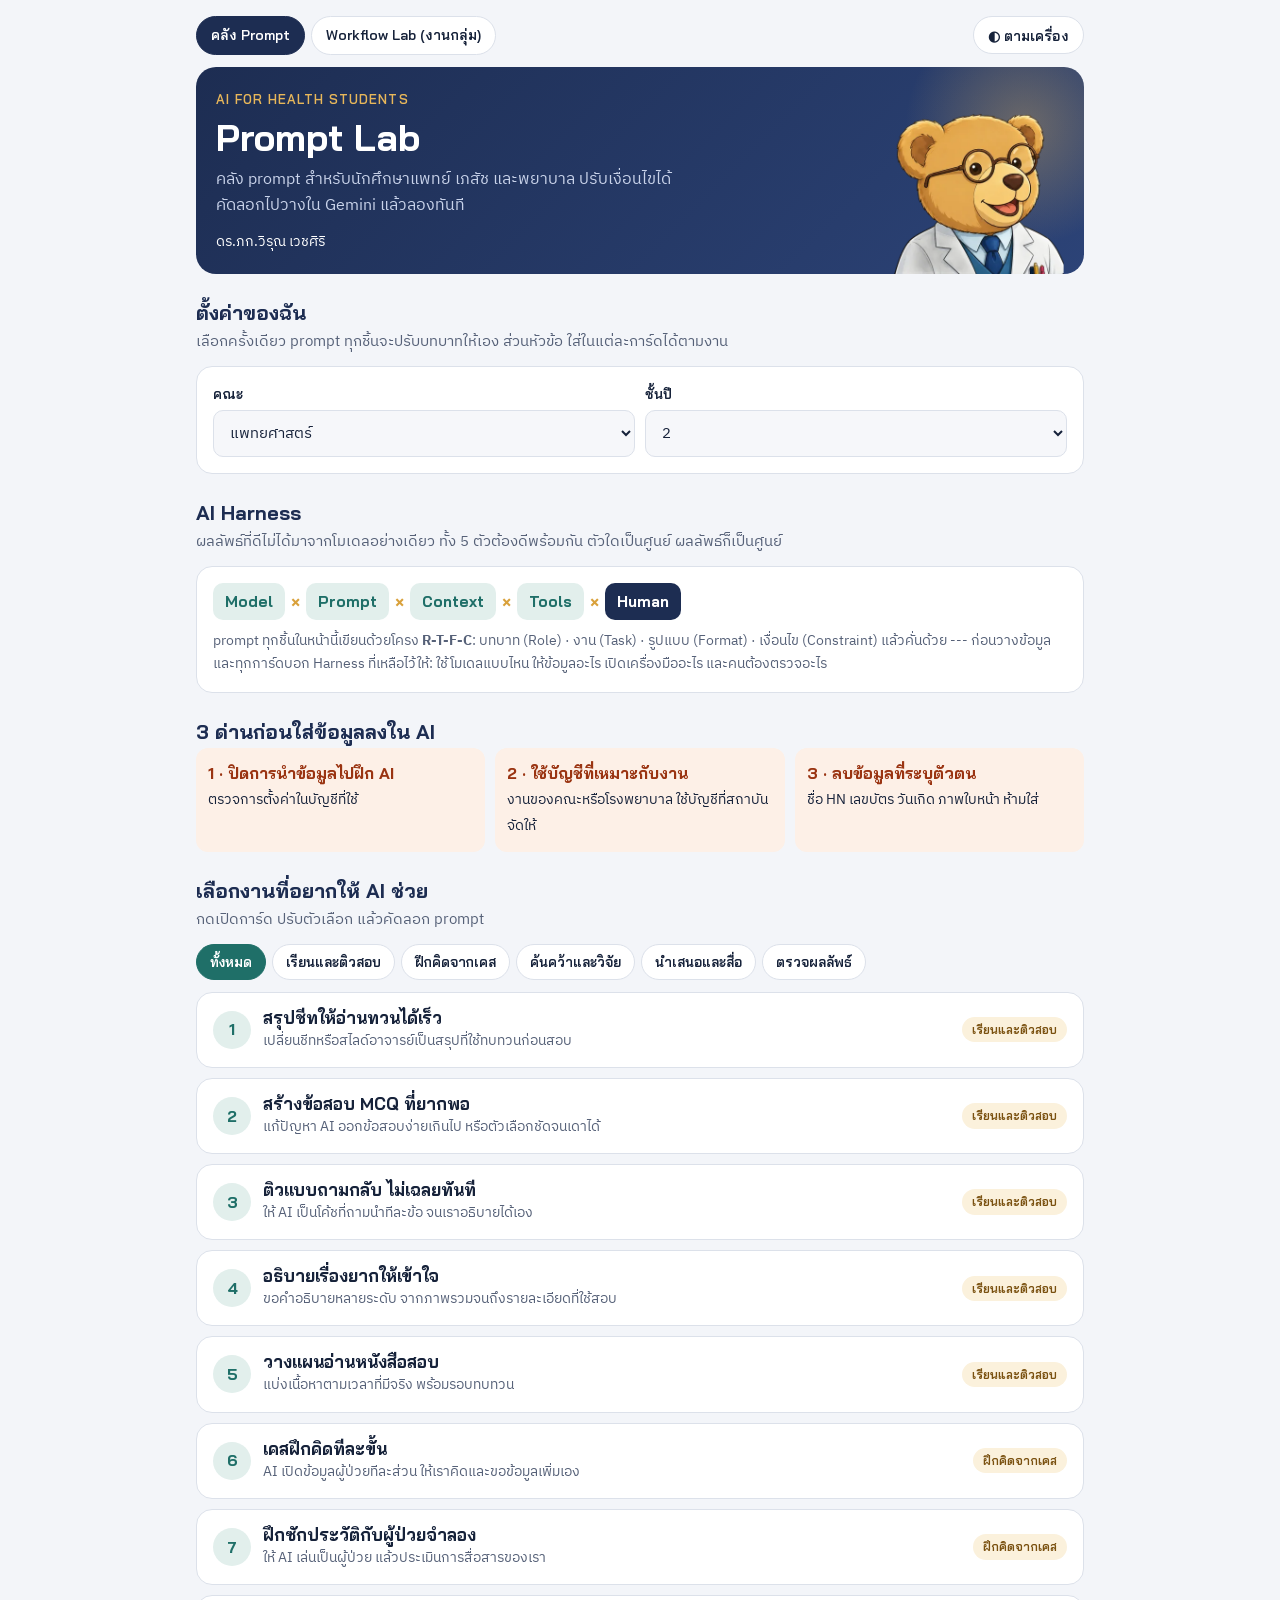
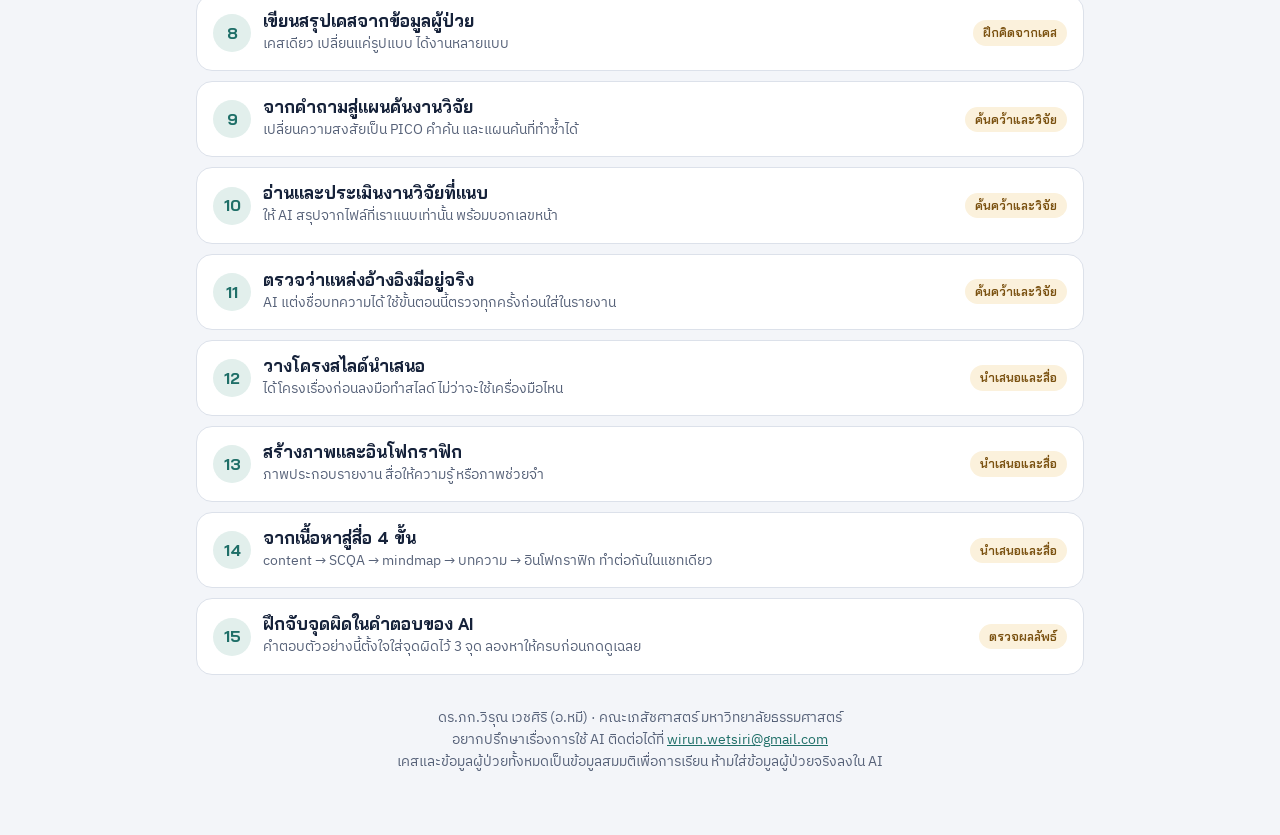
==== commit 892987a7: "Prompt Lab: move topic from global setup into each card Co-Authored-By: Claude Fable 5.2 <noreply@an" ====
--- a/index.html
+++ b/index.html
@@ -10,7 +10,7 @@
 <link rel="preconnect" href="https://fonts.googleapis.com">
 <link rel="preconnect" href="https://fonts.gstatic.com" crossorigin>
 <link rel="stylesheet" href="https://fonts.googleapis.com/css2?family=Bai+Jamjuree:wght@500;600;700&family=IBM+Plex+Sans+Thai:wght@400;500;600&family=IBM+Plex+Mono:wght@400;500&display=swap">
-<link rel="stylesheet" href="assets/style.css?v=0845">
+<link rel="stylesheet" href="assets/style.css?v=0925">
 <script>try{var t=localStorage.getItem('amds-theme');if(t&&t!=='auto')document.documentElement.setAttribute('data-theme',t)}catch(e){}</script>
 </head>
 <body>
@@ -30,11 +30,10 @@
 </header>
 <section class="section">
   <h2>ตั้งค่าของฉัน</h2>
-  <p class="lead">เลือกครั้งเดียว prompt ทุกชิ้นจะปรับบทบาทและหัวข้อให้เอง</p>
-  <div class="box grid3">
+  <p class="lead">เลือกครั้งเดียว prompt ทุกชิ้นจะปรับบทบาทให้เอง ส่วนหัวข้อ ใส่ในแต่ละการ์ดได้ตามงาน</p>
+  <div class="box grid2">
     <div><label class="fl" for="g-fac">คณะ</label><select id="g-fac"><option value="med">แพทยศาสตร์</option><option value="pharm">เภสัชศาสตร์</option><option value="nurse">พยาบาลศาสตร์</option><option value="other">สาขาสุขภาพอื่น</option></select></div>
     <div><label class="fl" for="g-year">ชั้นปี</label><select id="g-year"><option>1</option><option>2</option><option>3</option><option>4</option><option>5</option><option>6</option></select></div>
-    <div><label class="fl" for="g-topic">หัวข้อที่กำลังเรียน</label><input class="in" id="g-topic" type="text" autocomplete="off"></div>
   </div>
 </section>
 <section class="section">
@@ -60,29 +59,32 @@
 <p class="credit">ดร.ภก.วิรุณ เวชศิริ (อ.หมี) · คณะเภสัชศาสตร์ มหาวิทยาลัยธรรมศาสตร์<br>อยากปรึกษาเรื่องการใช้ AI ติดต่อได้ที่ <a href="mailto:wirun.wetsiri@gmail.com">wirun.wetsiri@gmail.com</a><br>เคสและข้อมูลผู้ป่วยทั้งหมดเป็นข้อมูลสมมติเพื่อการเรียน ห้ามใส่ข้อมูลผู้ป่วยจริงลงใน AI</p>
 </div>
 <div class="toast" id="toast" role="status" aria-live="polite"></div>
-<script src="assets/common.js?v=0845"></script>
-<script src="assets/cases.js?v=0845"></script>
+<script src="assets/common.js?v=0925"></script>
+<script src="assets/cases.js?v=0925"></script>
 <script>
 let cat='all';const vals={};
+const TOPIC={id:'topic',label:'หัวข้อ',type:'text',def:'',full:1,topic:1};
+UC.forEach(u=>{if(u.build&&u.build.toString().includes('g.topic'))u.fields=[TOPIC].concat(u.fields)});
+function GT(u){const g=G(),v=fv(u);g.topic=(v.topic||'').trim()||'[ใส่หัวข้อ เช่น '+g.F.topic+']';return g}
 function fv(u){const o={};(u.fields||[]).forEach(f=>{const k=u.id+'.'+f.id;o[f.id]=vals[k]!==undefined?vals[k]:(f.opts?f.opts[0]:(f.def||''))});return o}
 function fieldHtml(u,f){const id='f-'+u.id+'-'+f.id,cur=fv(u)[f.id];let c;
  if(f.opts)c='<select id="'+id+'" data-u="'+u.id+'" data-f="'+f.id+'">'+f.opts.map(o=>'<option'+(o===cur?' selected':'')+'>'+esc(o)+'</option>').join('')+'</select>';
  else if(f.type==='area')c='<textarea id="'+id+'" data-u="'+u.id+'" data-f="'+f.id+'">'+esc(cur)+'</textarea>';
- else c='<input class="in" type="text" id="'+id+'" data-u="'+u.id+'" data-f="'+f.id+'" value="'+esc(cur)+'">';
+ else c='<input class="in" type="text" id="'+id+'" data-u="'+u.id+'" data-f="'+f.id+'" value="'+esc(cur)+'"'+(f.topic?' data-topic="1" placeholder="เช่น '+esc(G().F.topic)+'"':'')+'>';
  return '<div'+(f.full?' class="full"':'')+'><label class="fl" for="'+id+'">'+esc(f.label)+'</label>'+c+'</div>'}
-function pvHtml(u){const r=u.build(fv(u),G());const arr=Array.isArray(r)?r:[{t:'',p:r}];
+function pvHtml(u){const r=u.build(fv(u),GT(u));const arr=Array.isArray(r)?r:[{t:'',p:r}];
  return arr.map((s,i)=>(s.t?'<p class="hd">'+esc(s.t)+'</p>':'')+'<pre class="pv" tabindex="0">'+esc(s.p)+'</pre><div class="actions"><button class="copy" type="button" data-copy="'+u.id+'" data-i="'+i+'">คัดลอก prompt</button>'+(i===0?'<a class="copy alt" href="https://gemini.google.com/app" target="_blank" rel="noopener">เปิด Gemini</a>':'')+'</div>').join('')}
 function spotHtml(){return '<p class="hint">'+esc(SPOT.q)+'</p><pre class="pv" id="spot-t" style="font-family:var(--body);font-size:.95rem">'+SPOT.parts.map(p=>p[1]?'<span data-e="'+p[1]+'">'+esc(p[0])+'</span>':esc(p[0])).join('')+'</pre><div class="actions"><button class="copy" type="button" id="spot-b">ดูเฉลย</button></div><div class="verify" id="spot-k" hidden><p class="hd">เฉลย 3 จุด</p><ul>'+SPOT.key.map(k=>'<li>'+esc(k)+'</li>').join('')+'</ul></div><div class="r2"><p class="hd">ข้อคิด</p><p style="font-family:var(--body);font-size:.92rem">คำตอบที่ผิดของ AI อ่านลื่นและมั่นใจเท่ากับคำตอบที่ถูก จึงต้องตรวจตัวเลข ชื่อยา และแหล่งอ้างอิงกับต้นทางทุกครั้ง</p></div>'}
 function render(){const L=$('#list');const open=new Set($$('details.uc[open]').map(d=>d.dataset.id));
  L.innerHTML=UC.filter(u=>cat==='all'||u.cat===cat).map(u=>{const n=UC.indexOf(u)+1,cn=CATS.find(c=>c[0]===u.cat)[1];
   const body=u.special==='spot'?spotHtml():'<div class="hz"><span class="hzp">Prompt: R-T-F-C</span>'+['Model','Context','Tools'].map((n,i)=>((typeof HZ!=='undefined'&&HZ[u.id])||['-','-','-'])[i]==='-'?'':'<span><b>'+n+'</b> '+esc(HZ[u.id][i])+'</span>').join('')+'<span><b>Human</b> ดูกล่อง “ตรวจก่อนใช้”</span></div><div class="opts">'+u.fields.map(f=>fieldHtml(u,f)).join('')+'</div><div class="pvwrap" id="pv-'+u.id+'" style="display:grid;gap:8px">'+pvHtml(u)+'</div><div class="verify"><p class="hd">ตรวจก่อนใช้</p><ul>'+u.verify.map(x=>'<li>'+esc(x)+'</li>').join('')+'</ul></div><div class="r2"><p class="hd">สั่งรอบสอง</p><p>'+esc(u.r2)+'</p><button class="copy alt" type="button" data-r2="'+u.id+'">คัดลอกคำสั่งรอบสอง</button></div>';
   return '<details class="uc" data-id="'+u.id+'"'+(open.has(u.id)?' open':'')+'><summary><span class="num">'+n+'</span><span><h3>'+esc(u.title)+'</h3><p class="sub">'+esc(u.sub)+'</p></span><span class="cat">'+esc(cn)+'</span></summary><div class="ucb">'+body+'</div></details>'}).join('')}
-function refresh(){UC.forEach(u=>{const el=$('#pv-'+u.id);if(el)el.innerHTML=pvHtml(u)})}
+function refresh(){UC.forEach(u=>{const el=$('#pv-'+u.id);if(el)el.innerHTML=pvHtml(u)});$$('[data-topic]').forEach(i=>i.placeholder='เช่น '+G().F.topic)}
 $('#filters').innerHTML=CATS.map(c=>'<button class="chip'+(c[0]==='all'?' on':'')+'" type="button" data-cat="'+c[0]+'">'+c[1]+'</button>').join('');
 $('#filters').addEventListener('click',e=>{const b=e.target.closest('.chip');if(!b)return;cat=b.dataset.cat;$$('.chip').forEach(x=>x.classList.toggle('on',x===b));render()});
 $('#list').addEventListener('input',e=>{const t=e.target;if(!t.dataset.u)return;vals[t.dataset.u+'.'+t.dataset.f]=t.value;const u=UC.find(x=>x.id===t.dataset.u);$('#pv-'+u.id).innerHTML=pvHtml(u)});
 $('#list').addEventListener('click',e=>{const t=e.target;
- if(t.dataset.copy){const u=UC.find(x=>x.id===t.dataset.copy);const r=u.build(fv(u),G());copyText(Array.isArray(r)?r[+t.dataset.i].p:r)}
+ if(t.dataset.copy){const u=UC.find(x=>x.id===t.dataset.copy);const r=u.build(fv(u),GT(u));copyText(Array.isArray(r)?r[+t.dataset.i].p:r)}
  else if(t.dataset.r2){copyText(UC.find(x=>x.id===t.dataset.r2).r2)}
  else if(t.id==='spot-b'){$('#spot-k').hidden=false;$$('#spot-t [data-e]').forEach(s=>s.classList.add('err'));t.disabled=true}});
 initTheme();initSetup(refresh);render();
